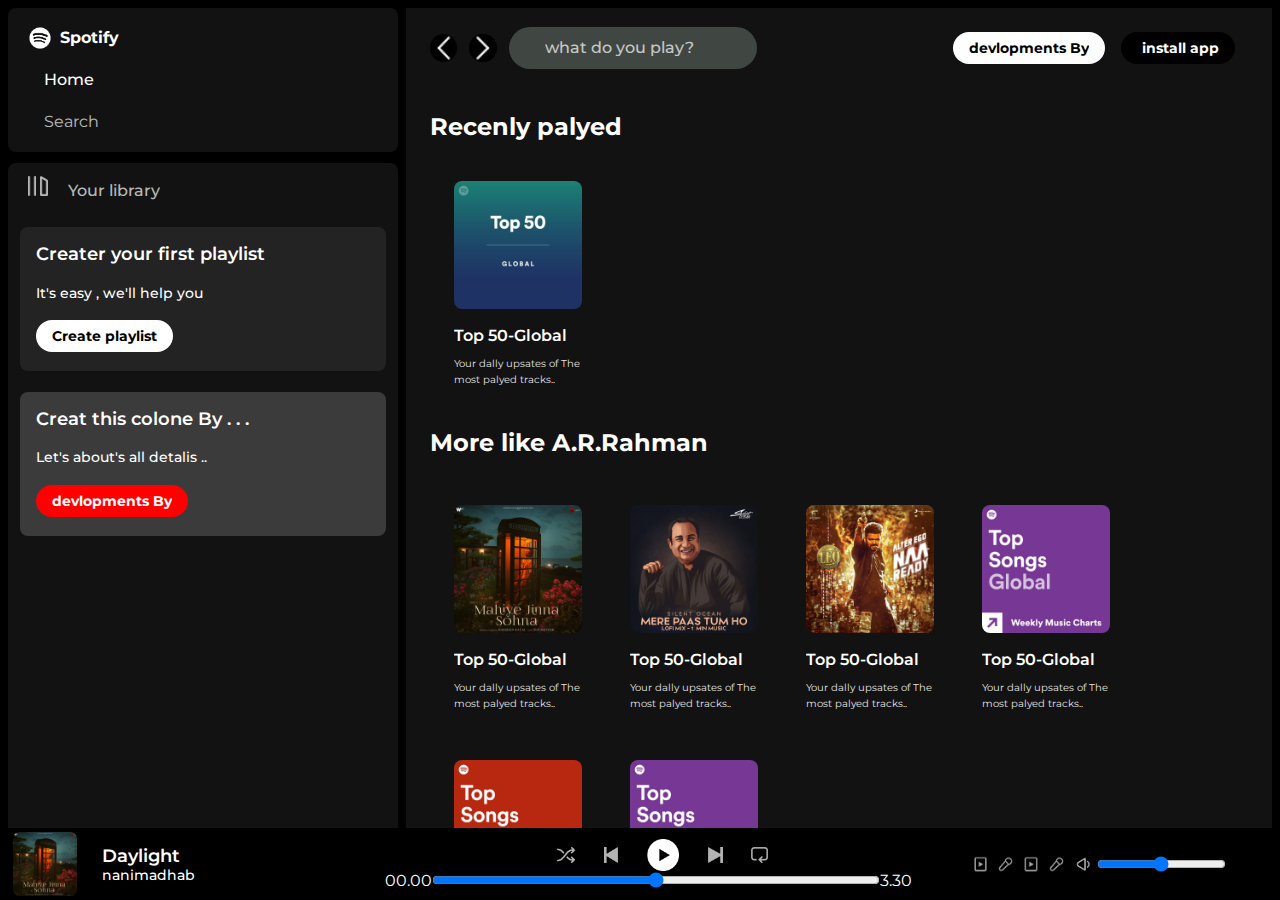
==== index.html @ 64f91b2b "spotify" ====
<!DOCTYPE html>
<html lang="en">
  <head>
    <meta charset="UTF-8" />
    <meta name="viewport" content="width=device-width, initial-scale=1.0" />
    <link rel="icon" href="./assets/logo.png" />
    <link rel="stylesheet" href="style.css" />
    <link
      rel="stylesheet"
      href="https://cdnjs.cloudflare.com/ajax/libs/font-awesome/6.6.0/css/all.min.css"
      integrity="sha512-Kc323vGBEqzTmouAECnVceyQqyqdsSiqLQISBL29aUW4U/M7pSPA/gEUZQqv1cwx4OnYxTxve5UMg5GT6L4JJg=="
      crossorigin="anonymous"
      referrerpolicy="no-referrer"
    />
    <title>Spotify - Web Player: Music for everyone</title>
    <link rel="preconnect" href="https://fonts.googleapis.com" />
    <link rel="preconnect" href="https://fonts.gstatic.com" crossorigin />
    <link
      href="https://fonts.googleapis.com/css2?family=Montserrat:ital,wght@0,100..900;1,100..900&family=Roboto:ital,wght@0,100;0,300;0,400;0,500;0,700;0,900;1,100;1,300;1,400;1,500;1,700;1,900&display=swap"
      rel="stylesheet"
    />
  </head>
  <body>
    <div class="main">
      <div class="sidebar">
        <div class="nav">
          <div class="logo-option">
            <img src="./assets/spotify-logo.png" alt="Spotify" />
            <a href=""> Spotify</a>
          </div>
          <div class="nav-option" style="opacity: 1">
            <i class="fa-solid fa-house"></i>
            <a href="#">Home</a>
          </div>
          <div class="nav-option">
            <i class="fa-solid fa-magnifying-glass"></i>
            <label for="search-link">Search</label>
          </div>
        </div>

        <div class="library">
          <div class="your-lib nav-option">
            <div class="lib-option">
              <img src="./assets/library_icon.png" alt="library" />
              <a href="playlist.html">Your library</a>
            </div>
            <div class="iconss">
              <i class="fa-solid fa-plus"></i>
            </div>
          </div>

          <div class="li-box">
            <div class="box">
              <p class="box-p1">Creater your first playlist</p>
              <p class="box-p2">It's easy , we'll help you</p>
              <button class="badge">
                <a href="playlist.html">Create playlist</a>
              </button>
            </div>
            <div class="box" id="animated">
              <p class="box-p1">Creat this colone By . . .</p>
              <p class="box-p2">Let's about's all detalis ..</p>
              <button id="anima" class="badge">
                <a href="develop.html">devlopments By</a>
              </button>
            </div>
          </div>
        </div>
        <!-- <div></div> -->
      </div>
      <div class="main-content">
        <div class="sticky-navbar">
          <div class="sticky-nav">
            <img src="./assets/backward_icon.png" alt="backward_icon" />
            <img
              src="./assets/forward_icon.png"
              alt="forward_icon"
              class="hide"
            />
            <div class="search-div">
              <i class="fa-solid fa-magnifying-glass"></i>
              <input
                type="search"
                placeholder="what do you play? "
                id="search-link"
              />
            </div>
          </div>

          <div class="sticky-nav-option">
            <button class="badge hide">
              <a href="develop.html">devlopments By</a>
            </button>
            <button class="badge dark-badge">
              <i class="fa-solid fa-circle-down"></i>install app
            </button>
            <a href="log.html"><i class="fa-solid fa-user"></i></a>
          </div>
        </div>
        <!-- <div class="cards"> -->
        <h2 class="margin">Recenly palyed</h2>

        <div class="card">
          <a href="clickPage.html">
            <img src="./assets/card1img.jpeg" alt="img"
          /></a>
          <p class="card-title">Top 50-Global</p>
          <p class="card-p1">Your dally upsates of The most palyed tracks..</p>
        </div>

        <h2 class="margin">More like A.R.Rahman</h2>
        <div class="cards-container">
          <div class="card">
            <a href="clickPage.html">
              <img src="./assets/card2img.jpeg" alt="img"
            /></a>
            <p class="card-title">Top 50-Global</p>
            <p class="card-p1">
              Your dally upsates of The most palyed tracks..
            </p>
          </div>

          <div class="card">
            <a href="clickPage.html"
              ><img src="./assets/card3img.jpeg" alt="img"
            /></a>
            <p class="card-title">Top 50-Global</p>
            <p class="card-p1">
              Your dally upsates of The most palyed tracks..
            </p>
          </div>

          <div class="card">
            <a href="clickPage.html">
              <img src="./assets/card4img.jpeg" alt="img"
            /></a>
            <p class="card-title">Top 50-Global</p>
            <p class="card-p1">
              Your dally upsates of The most palyed tracks..
            </p>
          </div>

          <div class="card">
            <a href="clickPage.html">
              <img src="./assets/card5img.jpeg" alt="img"
            /></a>
            <p class="card-title">Top 50-Global</p>
            <p class="card-p1">
              Your dally upsates of The most palyed tracks..
            </p>
          </div>

          <div class="card">
            <a href="clickPage.html"
              ><img src="./assets/card6img.jpeg" alt="img"
            /></a>
            <p class="card-title">Top 50-Global</p>
            <p class="card-p1">
              Your dally upsates of The most palyed tracks..
            </p>
          </div>

          <div class="card">
            <a href="clickPage.html"
              ><img src="./assets/card5img.jpeg" alt="img"
            /></a>
            <p class="card-title">Top 50-Global</p>
            <p class="card-p1">
              Your dally upsates of The most palyed tracks..
            </p>
          </div>
        </div>
        <h2 class="margin">Reatured Charts</h2>
        <div class="cards-container">
          <div class="card">
            <a href="clickPage.html">
              <img src="./assets/card2img.jpeg" alt="img"
            /></a>
            <p class="card-title">Top 50-Global</p>
            <p class="card-p1">
              Your dally upsates of The most palyed tracks..
            </p>
          </div>

          <div class="card">
            <a href="clickPage.html">
              <img src="./assets/card3img.jpeg" alt="img"
            /></a>
            <p class="card-title">Top 50-Global</p>
            <p class="card-p1">
              Your dally upsates of The most palyed tracks..
            </p>
          </div>

          <div class="card">
            <a href="clickPage.html">
              <img src="./assets/card4img.jpeg" alt="img"
            /></a>
            <p class="card-title">Top 50-Global</p>
            <p class="card-p1">
              Your dally upsates of The most palyed tracks..
            </p>
          </div>
          <div class="card">
            <a href="clickPage.html"
              ><img src="./assets/card4img.jpeg" alt="img"
            /></a>
            <p class="card-title">Top 50-Global</p>
            <p class="card-p1">
              Your dally upsates of The most palyed tracks..
            </p>
          </div>
          <div class="card">
            <a href="clickPage.html">
              <img src="./assets/card4img.jpeg" alt="img"
            /></a>
            <p class="card-title">Top 50-Global</p>
            <p class="card-p1">
              Your dally upsates of The most palyed tracks..
            </p>
          </div>
        </div>

        <h2 class="margin">Recommended for you</h2>
        <div class="cards-container">
          <div class="card">
            <a href="clickPage.html"
              ><img src="./assets/card2img.jpeg" alt="img"
            /></a>
            <p class="card-title">Top 50-Global</p>
            <p class="card-p1">
              Your dally upsates of The most palyed tracks..
            </p>
          </div>

          <div class="card">
            <a href="clickPage.html"
              ><img src="./assets/card3img.jpeg" alt="img"
            /></a>
            <p class="card-title">Top 50-Global</p>
            <p class="card-p1">
              Your dally upsates of The most palyed tracks..
            </p>
          </div>

          <div class="card">
            <a href="clickPage.html">
              <img src="./assets/card4img.jpeg" alt="img"
            /></a>
            <p class="card-title">Top 50-Global</p>
            <p class="card-p1">
              Your dally upsates of The most palyed tracks..
            </p>
          </div>

          <div class="card">
            <a href="clickPage.html"
              ><img src="./assets/card5img.jpeg" alt="img"
            /></a>
            <p class="card-title">Top 50-Global</p>
            <p class="card-p1">
              Your dally upsates of The most palyed tracks..
            </p>
          </div>

          <div class="card">
            <a href="clickPage.html"
              ><img src="./assets/card6img.jpeg" alt="img"
            /></a>
            <p class="card-title">Top 50-Global</p>
            <p class="card-p1">
              Your dally upsates of The most palyed tracks..
            </p>
          </div>

          <div class="card">
            <a href="clickPage.html"
              ><img src="./assets/card1img.jpeg" alt="img"
            /></a>
            <p class="card-title">Top 50-Global</p>
            <p class="card-p1">
              Your dally upsates of The most palyed tracks..
            </p>
          </div>
        </div>
        <h2 class="margin">More like Anirudh Ravichander</h2>
        <div class="cards-container">
          <div class="card">
            <a href="clickPage.html">
              <img src="./assets/card2img.jpeg" alt="img"
            /></a>
            <p class="card-title">Top 50-Global</p>
            <p class="card-p1">
              Your dally upsates of The most palyed tracks..
            </p>
          </div>

          <div class="card">
            <a href="clickPage.html">
              <img src="./assets/card3img.jpeg" alt="img"
            /></a>
            <p class="card-title">Top 50-Global</p>
            <p class="card-p1">
              Your dally upsates of The most palyed tracks..
            </p>
          </div>

          <div class="card">
            <a href="clickPage.html">
              <img src="./assets/card4img.jpeg" alt="img"
            /></a>
            <p class="card-title">Top 50-Global</p>
            <p class="card-p1">
              Your dally upsates of The most palyed tracks..
            </p>
          </div>
        </div>
        <div class="footer-bar">
          <div class="footbox">
            <h1>company</h1>
            <p>about</p>
            <p>jobs</p>
            <p>for the</p>
            <p>record</p>
          </div>
          <div class="footbox">
            <h1>communities</h1>
            <p>for artists</p>
            <p>developers</p>
            <p>asertising</p>
            <p>investors</p>
          </div>
          <div class="footbox">
            <h1>Useful Links</h1>
            <p>support</p>
            <p>free mobile</p>
            <p>app</p>
          </div>
          <div class="footbox">
            <h1>spotify plans</h1>
            <p>premium</p>
            <p>individual</p>
            <p>premium</p>
            <p>duo</p>
            <p>premium</p>
            <p>family</p>
            <p>premium</p>
            <p>student</p>
            <p>spotify free</p>
          </div>
          <div class="footbox">
            <div class="social_media">
              <ul>
                <a href="#"><i id="one" class="fa-brands fa-facebook"></i></a>
                <a href="#"><i id="two" class="fa-brands fa-twitter"></i></a>
                <a href="#"
                  ><i id="three" class="fa-brands fa-instagram"></i
                ></a>
                <a href="#"><i id="four" class="fa-brands fa-youtube"></i></a>
              </ul>
            </div>
          </div>
        </div>
        <div class="footer">
          <div class="line"></div>
        </div>
        <!-- </div> -->
      </div>
      <div class="music-player">
        <div class="album">
          <div class="img-con">
            <img src="./assets/card2img.jpeg" alt="" />

            <div class="para1">
              <p class="box-p1">Daylight</p>

              <p class="box-p2">nanimadhab</p>
            </div>
          </div>
          <div class="hurt-icon">
            <i class="fa-solid fa-heart"></i>
            <i class="fa-regular fa-image"></i>
          </div>
        </div>
        <div class="player">
          <div class="player-controls">
            <img src="./assets/player_icon1.png" class="player_icon" />
            <img src="./assets/player_icon2.png" class="player_icon" />
            <img
              src="./assets/player_icon3.png"
              class="player_icon"
              style="opacity: 1; height: 2rem"
            />
            <img src="./assets/player_icon4.png" class="player_icon" />
            <img src="./assets/player_icon5.png" class="player_icon" />
          </div>
          <div class="palyback-bar">
            <span class="curr-time">00.00</span>
            <input
              type="range"
              min="0"
              max="100"
              class="progress-bar"
              step="1"
            />
            <span class="tot-time">3.30</span>
          </div>
        </div>
        <div class="controls">
          <div class="sound-containers">
            <img src="./Homework Assets/controls_icon1.png" alt="" />
            <img src="./Homework Assets/controld_icon2.png" alt="" />
            <img src="./Homework Assets/controls_icon1.png" alt="" />
            <img src="./Homework Assets/controld_icon2.png" alt="" />
            <img src="./Homework Assets/controls_icon5.png" alt="" />
            <input
              type="range"
              min="0"
              max="100"
              step="1"
              class="sound-range"
            />
          </div>
        </div>
      </div>
    </div>
  </body>
</html>
---- style.css ----
* {
  margin: 0px;
  padding: 0px;
  box-sizing: border-box;
  font-family: "Montserrat", sans-serif;
  overflow: hidden;
  color: white;
}

body {
  background-color: black;
  color: white;
}
.main {
  display: flex;
  height: 100vh;
  padding: 0.5rem;
}

.sidebar {
  background-color: #000000;
  height: 100%;
  margin-right: 0.5rem;
  width: 390px;
}
.main-content {
  background-color: #121212;
  flex: 1;
  overflow: auto;
  padding: 0rem 1.5rem 0rem 1.5rem;
}
.music-player {
  background-color: black;
  display: flex;
  align-items: center;
  position: fixed;
  bottom: 0px;
  height: 72px;
  width: 100%;
}
a {
  text-decoration: none;
  color: #fff;
}
.nav {
  background-color: #121212;
  border-radius: 0.5rem;
  display: flex;
  flex-direction: column;
  justify-content: center;

  height: 9rem;
  width: 390px;
  padding: 0.5rem 0.75rem;
}
.logo-option {
  line-height: 2.5rem;
  display: flex;
}
.logo-option img {
  height: 2.5rem;

  font-size: 1rem;
}
.logo-option a {
  font-size: 1rem;
  font-weight: 700;
}

.nav-option {
  line-height: 2.5rem;
  padding-left: 0.5rem;
  opacity: 0.7;
}
.nav-option:hover {
  opacity: 1;
}
.nav-option a {
  font-size: 1rem;
  font-weight: 500;
  margin-left: 1rem;
  padding-bottom: 1px;
}
.nav-option i {
  font-size: 1.25rem;
  padding-top: 1rem;
}

.library {
  background-color: #121212;
  height: 100%;
  border-radius: 0.5rem;
  margin-top: 0.7rem;
  padding: 0.5rem 0.75rem;
}

.your-lib {
  display: flex;
  justify-content: space-between;
  align-items: center;
}
.your-lib img {
  width: 1.25rem;
  height: 1.25rem;
}
.box {
  height: 9rem;
  background-color: #232323;
  padding: 0.5rem 1rem;
  margin: 1rem 0 1.3rem 0;
  line-height: 2.4rem;
  border-radius: 0.5rem;
}
.box-p1 {
  font-size: 1.1rem;
  font-weight: 600;
}
.box-p2 {
  font-size: 0.9rem;
  font-weight: 500;
}
.badge a {
  color: black;
}
#animated {
  background-color: rgba(247, 240, 238, 0.187);

  animation: squse 1s ease-in 1s infinite alternate;
}

/* ani */

@keyframes squse {
  0% {
    transform: translateY(-10px);
  }
  25% {
    transform: translateY(8px);
  }
  50% {
    transform: translateY(-10px);
  }
  75% {
    transform: translateY(8px);
  }
}
/* ani */
#animated button {
  background-color: red;
}
#animated a {
  color: white;
}
/* last */

.badge {
  border: none;
  padding: 0.25rem 1rem;
  border-radius: 1rem;
  background-color: #ffffff;
  color: #000000;
  font-size: 0.9rem;
  font-weight: 700;
  margin-top: 0.5rem;
  height: 2rem;
  width: fit-content;
  display: flex;
  align-items: center;
}
.sticky-navbar {
  justify-content: space-between;
  align-items: center;
  position: sticky;
  display: flex;
  top: 0px;
  padding: 1rem 0 1rem 0;
  z-index: 5;
  background-color: #121212;
}
.sticky-nav-option {
  display: flex;
  justify-content: end;
  align-items: center;
  margin-left: 0.3rem;
}
.sticky-nav {
  display: flex;
  align-items: center;
  width: 40%;
}
.nav-option label {
  margin-left: 1rem;
}
.search-div {
  display: flex;
  align-items: center;
  background-color: #404742;
  height: 2.6rem;
  width: 80%;
  border-radius: 2rem;
}
.search-div input {
  background-color: transparent;
  border: none;
  outline: none;
}
.search-div input::placeholder {
  color: #fff;
  font-size: 1rem;
  font-weight: 500;
  opacity: 0.7;
}
.search-div i {
  padding: 0rem 1rem;
}
.sticky-nav-option button {
  margin: 0.5rem;
}
.sticky-navbar i {
  margin-right: 0.3rem;
  padding-top: 0.2rem;
}
.sticky-navbar img {
  margin-right: 0.75rem;
  background-color: #000000;
  border-radius: 50%;
  height: 1.8rem;
}
.dark-badge {
  color: white;
  background-color: #000000;
}
@media (max-width: 1000px) {
  .hide {
    display: none;
  }
}
.cards-container {
  display: flex;
  flex-wrap: wrap;
}
.margin {
  margin: 1.5rem 0rem;
}
.card {
  background-color: #121212;
  width: 160px;
  border-radius: 0.4rem;
  padding: 1rem;
  line-height: 1.5rem;
  margin: 0.5rem 0.5rem;
}
.card:hover {
  background-color: #232323;
}
.cards h2 {
  margin-bottom: 1rem;
}
.card img {
  width: 100%;
  border-radius: 0.5rem;
}
.card-title {
  font-weight: 600;
  font-size: 0.99rem;
  margin-top: 0.5rem;
  margin-bottom: 0.5rem;
}
.card-p1 {
  font-size: 0.65rem;
  opacity: 0.9;
  line-height: 1rem;
}
/* footer-bar */
.footer-bar {
  height: 50vh;
  width: 100%;
  display: flex;
  margin-top: 1.5rem;
  text-transform: capitalize;
}
.footer {
  height: 300px;
  display: flex;
  justify-content: center;
  align-items: center;
}
.footbox {
  height: 100%;
  width: 20%;

  display: flex;
  flex-direction: column;
  justify-content: start;
  line-height: 1.9rem;
}
.footbox h1 {
  font-size: 1.2rem;
}
.footbox p {
  font-size: 1rem;
  opacity: 0.7;
}
.social_media {
  width: 100%;
  align-items: center;
  display: flex;
}
#one:hover {
  color: rgb(85, 85, 239);
}
#two:hover {
  color: rgb(16, 84, 201);
}
#three:hover {
  color: rgb(198, 42, 123);
}
#four:hover {
  color: rgb(239, 13, 13);
}
.social_media i {
  font-size: 1.8rem;
  padding-right: 1.2rem;
  color: #404742;
}
/* .music-player */
.line {
  height: 54%;
  width: 90%;
  border-top: 1px solid white;
  opacity: 0.4;
}
.music-player {
  display: flex;

  justify-content: space-between;
  align-items: center;
}
.album {
  width: 25%;
  background-color: black;
  display: flex;
  align-items: center;
  justify-content: space-between;
}
.img-con {
  display: flex;
  align-items: center;
}
.para1 {
  font-size: 1rem;
  margin-left: 1rem;
  padding: 0.3rem;
}

.img-con img {
  height: 4rem;
  border-radius: 0.4rem;
  margin: 0.3rem;
}

.hurt-icon {
  width: 30%;
  display: flex;
  align-items: center;
  justify-content: start;
}
.hurt-icon i {
  margin-left: 1.5rem;
}

.player {
  width: 50%;
}
.controls {
  width: 25%;
  background-color: black;
  display: flex;
}
.sound-containers {
  height: 2rem;
  width: 80%;
  margin: 0.1rem;
  display: flex;
  align-items: center;
  justify-content: space-between;
}
.sound-containers img {
  height: 2rem;
}

.player_icon {
  height: 1rem;
  margin-left: 1.8rem;
  opacity: 0.7;
}
.player_icon:hover {
  opacity: 1;
}
.player-controls {
  display: flex;
  justify-content: center;
  align-items: center;
}
.palyback-bar {
  display: flex;
  justify-content: center;
  align-items: center;
  width: 100%;
}

.progress-bar {
  width: 70%;
  cursor: pointer;
}
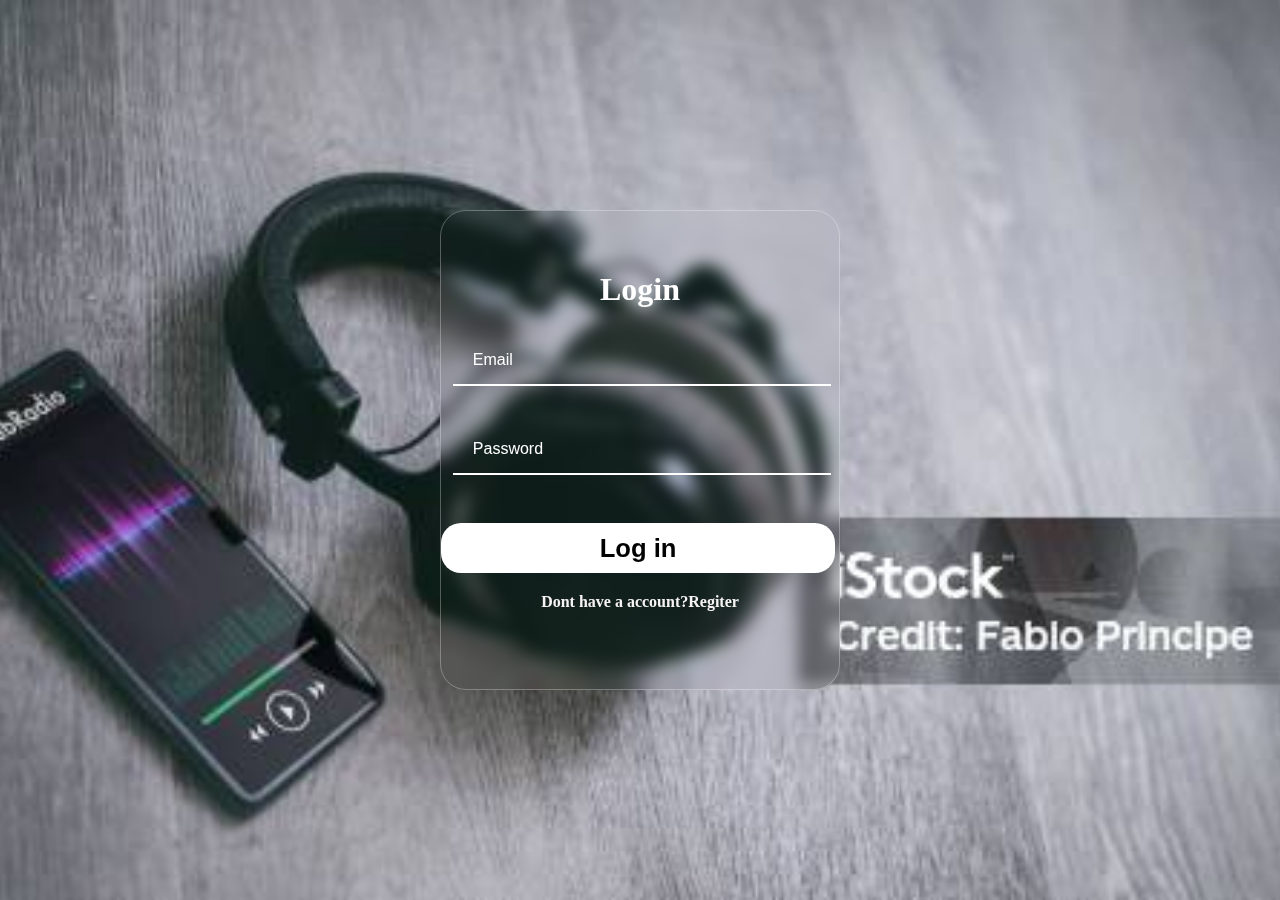
==== commit 16a2604b: "add responsive web" ====
--- a/index.html
+++ b/index.html
@@ -3,425 +3,25 @@
   <head>
     <meta charset="UTF-8" />
     <meta name="viewport" content="width=device-width, initial-scale=1.0" />
-    <link rel="icon" href="./assets/logo.png" />
+    <link rel="icon" href="/assets/logo.png" />
+    <title>Spotify - Web Player: Music for everyone</title>
     <link rel="stylesheet" href="style.css" />
-    <link
-      rel="stylesheet"
-      href="https://cdnjs.cloudflare.com/ajax/libs/font-awesome/6.6.0/css/all.min.css"
-      integrity="sha512-Kc323vGBEqzTmouAECnVceyQqyqdsSiqLQISBL29aUW4U/M7pSPA/gEUZQqv1cwx4OnYxTxve5UMg5GT6L4JJg=="
-      crossorigin="anonymous"
-      referrerpolicy="no-referrer"
-    />
-    <title>Spotify - Web Player: Music for everyone</title>
-    <link rel="preconnect" href="https://fonts.googleapis.com" />
-    <link rel="preconnect" href="https://fonts.gstatic.com" crossorigin />
-    <link
-      href="https://fonts.googleapis.com/css2?family=Montserrat:ital,wght@0,100..900;1,100..900&family=Roboto:ital,wght@0,100;0,300;0,400;0,500;0,700;0,900;1,100;1,300;1,400;1,500;1,700;1,900&display=swap"
-      rel="stylesheet"
-    />
+    <link rel="shortcut icon" href="image/favicon.ico" type="image/x-icon" />
   </head>
   <body>
-    <div class="main">
-      <div class="sidebar">
-        <div class="nav">
-          <div class="logo-option">
-            <img src="./assets/spotify-logo.png" alt="Spotify" />
-            <a href=""> Spotify</a>
-          </div>
-          <div class="nav-option" style="opacity: 1">
-            <i class="fa-solid fa-house"></i>
-            <a href="#">Home</a>
-          </div>
-          <div class="nav-option">
-            <i class="fa-solid fa-magnifying-glass"></i>
-            <label for="search-link">Search</label>
-          </div>
-        </div>
-
-        <div class="library">
-          <div class="your-lib nav-option">
-            <div class="lib-option">
-              <img src="./assets/library_icon.png" alt="library" />
-              <a href="playlist.html">Your library</a>
-            </div>
-            <div class="iconss">
-              <i class="fa-solid fa-plus"></i>
-            </div>
-          </div>
-
-          <div class="li-box">
-            <div class="box">
-              <p class="box-p1">Creater your first playlist</p>
-              <p class="box-p2">It's easy , we'll help you</p>
-              <button class="badge">
-                <a href="playlist.html">Create playlist</a>
-              </button>
-            </div>
-            <div class="box" id="animated">
-              <p class="box-p1">Creat this colone By . . .</p>
-              <p class="box-p2">Let's about's all detalis ..</p>
-              <button id="anima" class="badge">
-                <a href="develop.html">devlopments By</a>
-              </button>
-            </div>
-          </div>
-        </div>
-        <!-- <div></div> -->
-      </div>
-      <div class="main-content">
-        <div class="sticky-navbar">
-          <div class="sticky-nav">
-            <img src="./assets/backward_icon.png" alt="backward_icon" />
-            <img
-              src="./assets/forward_icon.png"
-              alt="forward_icon"
-              class="hide"
-            />
-            <div class="search-div">
-              <i class="fa-solid fa-magnifying-glass"></i>
-              <input
-                type="search"
-                placeholder="what do you play? "
-                id="search-link"
-              />
-            </div>
-          </div>
-
-          <div class="sticky-nav-option">
-            <button class="badge hide">
-              <a href="develop.html">devlopments By</a>
-            </button>
-            <button class="badge dark-badge">
-              <i class="fa-solid fa-circle-down"></i>install app
-            </button>
-            <a href="log.html"><i class="fa-solid fa-user"></i></a>
-          </div>
-        </div>
-        <!-- <div class="cards"> -->
-        <h2 class="margin">Recenly palyed</h2>
-
-        <div class="card">
-          <a href="clickPage.html">
-            <img src="./assets/card1img.jpeg" alt="img"
-          /></a>
-          <p class="card-title">Top 50-Global</p>
-          <p class="card-p1">Your dally upsates of The most palyed tracks..</p>
-        </div>
-
-        <h2 class="margin">More like A.R.Rahman</h2>
-        <div class="cards-container">
-          <div class="card">
-            <a href="clickPage.html">
-              <img src="./assets/card2img.jpeg" alt="img"
-            /></a>
-            <p class="card-title">Top 50-Global</p>
-            <p class="card-p1">
-              Your dally upsates of The most palyed tracks..
-            </p>
-          </div>
-
-          <div class="card">
-            <a href="clickPage.html"
-              ><img src="./assets/card3img.jpeg" alt="img"
-            /></a>
-            <p class="card-title">Top 50-Global</p>
-            <p class="card-p1">
-              Your dally upsates of The most palyed tracks..
-            </p>
-          </div>
-
-          <div class="card">
-            <a href="clickPage.html">
-              <img src="./assets/card4img.jpeg" alt="img"
-            /></a>
-            <p class="card-title">Top 50-Global</p>
-            <p class="card-p1">
-              Your dally upsates of The most palyed tracks..
-            </p>
-          </div>
-
-          <div class="card">
-            <a href="clickPage.html">
-              <img src="./assets/card5img.jpeg" alt="img"
-            /></a>
-            <p class="card-title">Top 50-Global</p>
-            <p class="card-p1">
-              Your dally upsates of The most palyed tracks..
-            </p>
-          </div>
-
-          <div class="card">
-            <a href="clickPage.html"
-              ><img src="./assets/card6img.jpeg" alt="img"
-            /></a>
-            <p class="card-title">Top 50-Global</p>
-            <p class="card-p1">
-              Your dally upsates of The most palyed tracks..
-            </p>
-          </div>
-
-          <div class="card">
-            <a href="clickPage.html"
-              ><img src="./assets/card5img.jpeg" alt="img"
-            /></a>
-            <p class="card-title">Top 50-Global</p>
-            <p class="card-p1">
-              Your dally upsates of The most palyed tracks..
-            </p>
-          </div>
-        </div>
-        <h2 class="margin">Reatured Charts</h2>
-        <div class="cards-container">
-          <div class="card">
-            <a href="clickPage.html">
-              <img src="./assets/card2img.jpeg" alt="img"
-            /></a>
-            <p class="card-title">Top 50-Global</p>
-            <p class="card-p1">
-              Your dally upsates of The most palyed tracks..
-            </p>
-          </div>
-
-          <div class="card">
-            <a href="clickPage.html">
-              <img src="./assets/card3img.jpeg" alt="img"
-            /></a>
-            <p class="card-title">Top 50-Global</p>
-            <p class="card-p1">
-              Your dally upsates of The most palyed tracks..
-            </p>
-          </div>
-
-          <div class="card">
-            <a href="clickPage.html">
-              <img src="./assets/card4img.jpeg" alt="img"
-            /></a>
-            <p class="card-title">Top 50-Global</p>
-            <p class="card-p1">
-              Your dally upsates of The most palyed tracks..
-            </p>
-          </div>
-          <div class="card">
-            <a href="clickPage.html"
-              ><img src="./assets/card4img.jpeg" alt="img"
-            /></a>
-            <p class="card-title">Top 50-Global</p>
-            <p class="card-p1">
-              Your dally upsates of The most palyed tracks..
-            </p>
-          </div>
-          <div class="card">
-            <a href="clickPage.html">
-              <img src="./assets/card4img.jpeg" alt="img"
-            /></a>
-            <p class="card-title">Top 50-Global</p>
-            <p class="card-p1">
-              Your dally upsates of The most palyed tracks..
-            </p>
-          </div>
-        </div>
-
-        <h2 class="margin">Recommended for you</h2>
-        <div class="cards-container">
-          <div class="card">
-            <a href="clickPage.html"
-              ><img src="./assets/card2img.jpeg" alt="img"
-            /></a>
-            <p class="card-title">Top 50-Global</p>
-            <p class="card-p1">
-              Your dally upsates of The most palyed tracks..
-            </p>
-          </div>
-
-          <div class="card">
-            <a href="clickPage.html"
-              ><img src="./assets/card3img.jpeg" alt="img"
-            /></a>
-            <p class="card-title">Top 50-Global</p>
-            <p class="card-p1">
-              Your dally upsates of The most palyed tracks..
-            </p>
-          </div>
-
-          <div class="card">
-            <a href="clickPage.html">
-              <img src="./assets/card4img.jpeg" alt="img"
-            /></a>
-            <p class="card-title">Top 50-Global</p>
-            <p class="card-p1">
-              Your dally upsates of The most palyed tracks..
-            </p>
-          </div>
-
-          <div class="card">
-            <a href="clickPage.html"
-              ><img src="./assets/card5img.jpeg" alt="img"
-            /></a>
-            <p class="card-title">Top 50-Global</p>
-            <p class="card-p1">
-              Your dally upsates of The most palyed tracks..
-            </p>
-          </div>
-
-          <div class="card">
-            <a href="clickPage.html"
-              ><img src="./assets/card6img.jpeg" alt="img"
-            /></a>
-            <p class="card-title">Top 50-Global</p>
-            <p class="card-p1">
-              Your dally upsates of The most palyed tracks..
-            </p>
-          </div>
-
-          <div class="card">
-            <a href="clickPage.html"
-              ><img src="./assets/card1img.jpeg" alt="img"
-            /></a>
-            <p class="card-title">Top 50-Global</p>
-            <p class="card-p1">
-              Your dally upsates of The most palyed tracks..
-            </p>
-          </div>
-        </div>
-        <h2 class="margin">More like Anirudh Ravichander</h2>
-        <div class="cards-container">
-          <div class="card">
-            <a href="clickPage.html">
-              <img src="./assets/card2img.jpeg" alt="img"
-            /></a>
-            <p class="card-title">Top 50-Global</p>
-            <p class="card-p1">
-              Your dally upsates of The most palyed tracks..
-            </p>
-          </div>
-
-          <div class="card">
-            <a href="clickPage.html">
-              <img src="./assets/card3img.jpeg" alt="img"
-            /></a>
-            <p class="card-title">Top 50-Global</p>
-            <p class="card-p1">
-              Your dally upsates of The most palyed tracks..
-            </p>
-          </div>
-
-          <div class="card">
-            <a href="clickPage.html">
-              <img src="./assets/card4img.jpeg" alt="img"
-            /></a>
-            <p class="card-title">Top 50-Global</p>
-            <p class="card-p1">
-              Your dally upsates of The most palyed tracks..
-            </p>
-          </div>
-        </div>
-        <div class="footer-bar">
-          <div class="footbox">
-            <h1>company</h1>
-            <p>about</p>
-            <p>jobs</p>
-            <p>for the</p>
-            <p>record</p>
-          </div>
-          <div class="footbox">
-            <h1>communities</h1>
-            <p>for artists</p>
-            <p>developers</p>
-            <p>asertising</p>
-            <p>investors</p>
-          </div>
-          <div class="footbox">
-            <h1>Useful Links</h1>
-            <p>support</p>
-            <p>free mobile</p>
-            <p>app</p>
-          </div>
-          <div class="footbox">
-            <h1>spotify plans</h1>
-            <p>premium</p>
-            <p>individual</p>
-            <p>premium</p>
-            <p>duo</p>
-            <p>premium</p>
-            <p>family</p>
-            <p>premium</p>
-            <p>student</p>
-            <p>spotify free</p>
-          </div>
-          <div class="footbox">
-            <div class="social_media">
-              <ul>
-                <a href="#"><i id="one" class="fa-brands fa-facebook"></i></a>
-                <a href="#"><i id="two" class="fa-brands fa-twitter"></i></a>
-                <a href="#"
-                  ><i id="three" class="fa-brands fa-instagram"></i
-                ></a>
-                <a href="#"><i id="four" class="fa-brands fa-youtube"></i></a>
-              </ul>
-            </div>
-          </div>
-        </div>
-        <div class="footer">
-          <div class="line"></div>
-        </div>
-        <!-- </div> -->
-      </div>
-      <div class="music-player">
-        <div class="album">
-          <div class="img-con">
-            <img src="./assets/card2img.jpeg" alt="" />
-
-            <div class="para1">
-              <p class="box-p1">Daylight</p>
-
-              <p class="box-p2">nanimadhab</p>
-            </div>
-          </div>
-          <div class="hurt-icon">
-            <i class="fa-solid fa-heart"></i>
-            <i class="fa-regular fa-image"></i>
-          </div>
-        </div>
-        <div class="player">
-          <div class="player-controls">
-            <img src="./assets/player_icon1.png" class="player_icon" />
-            <img src="./assets/player_icon2.png" class="player_icon" />
-            <img
-              src="./assets/player_icon3.png"
-              class="player_icon"
-              style="opacity: 1; height: 2rem"
-            />
-            <img src="./assets/player_icon4.png" class="player_icon" />
-            <img src="./assets/player_icon5.png" class="player_icon" />
-          </div>
-          <div class="palyback-bar">
-            <span class="curr-time">00.00</span>
-            <input
-              type="range"
-              min="0"
-              max="100"
-              class="progress-bar"
-              step="1"
-            />
-            <span class="tot-time">3.30</span>
-          </div>
-        </div>
-        <div class="controls">
-          <div class="sound-containers">
-            <img src="./Homework Assets/controls_icon1.png" alt="" />
-            <img src="./Homework Assets/controld_icon2.png" alt="" />
-            <img src="./Homework Assets/controls_icon1.png" alt="" />
-            <img src="./Homework Assets/controld_icon2.png" alt="" />
-            <img src="./Homework Assets/controls_icon5.png" alt="" />
-            <input
-              type="range"
-              min="0"
-              max="100"
-              step="1"
-              class="sound-range"
-            />
-          </div>
-        </div>
+    <div class="contener">
+      <div class="login">
+        <form>
+          <h1>Login</h1>
+          <label for="email"></label>
+          <input type="email" placeholder="Email" id="email" />
+          <label for="password"></label>
+          <input type="password" placeholder="Password" id="password" />
+          <button class="button">
+            <a href="home.html">Log in</a>
+          </button>
+          <p><a href="#"> Dont have a account?Regiter</a></p>
+        </form>
       </div>
     </div>
   </body>
--- a/style.css
+++ b/style.css
@@ -1,415 +1,118 @@
 * {
+  padding: 0px;
   margin: 0px;
-  padding: 0px;
   box-sizing: border-box;
-  font-family: "Montserrat", sans-serif;
-  overflow: hidden;
+  color: white;
+}
+html,
+body {
+  height: 100%;
+  width: 100%;
+}
+
+.contener {
+  height: 100vh;
+  width: auto;
+  background-color: aqua;
+  background-image: url("/assets/istockphoto-1476715640-612x612.jpg");
+  background-position: center;
+  background-size: cover;
+  background-repeat: no-repeat;
+  display: flex;
+  justify-content: center;
+  align-items: center;
+  box-shadow: 0 0 10px rgb(0, 0, 0, 0.2);
+}
+
+.login {
+  height: 30rem;
+  width: 25rem;
+
+  border-radius: 26px;
+  background: transparent;
+  backdrop-filter: blur(8px);
+  border: 1px solid rgba(255, 255, 255, 0.29);
+}
+
+form {
+  /* height:580px;
+     width:550px; */
+  height: 50vh;
+  width: 100%;
+  /* border:2px solid black; */
+  border-radius: 27px;
+}
+h1 {
+  text-align: center;
+  margin: 15% 0% 7% 0%;
   color: white;
 }
 
-body {
-  background-color: black;
+#email {
+  height: 50px;
+  width: 95%;
+  /* border-radius: 20px; */
+  padding: 0% 5%;
+  margin: 0% 5% 10% 3%;
+  font-size: 0.9rem;
+  outline: none;
+  background: transparent;
+  color: rgb(21, 2, 2);
+  border: transparent;
+  border-bottom: 2px solid white;
+}
+#email::placeholder {
   color: white;
+  background: transparent;
+  font-size: 1rem;
 }
-.main {
-  display: flex;
-  height: 100vh;
-  padding: 0.5rem;
+#password::placeholder {
+  color: white;
+  background: transparent;
+  font-size: 1rem;
 }
 
-.sidebar {
-  background-color: #000000;
-  height: 100%;
-  margin-right: 0.5rem;
-  width: 390px;
+#password {
+  height: 50px;
+  width: 95%;
+  /* border-radius: 20px; */
+  padding: 0% 5%;
+  margin: 0% 5% 12% 3%;
+  font-size: 0.9rem;
+  outline: none;
+  background: transparent;
+  color: black;
+  border: transparent;
+  border-bottom: 2px solid white;
 }
-.main-content {
-  background-color: #121212;
-  flex: 1;
-  overflow: auto;
-  padding: 0rem 1.5rem 0rem 1.5rem;
+.Forgot {
+  display: flex;
+  justify-content: end;
+  margin-bottom: 7%;
 }
-.music-player {
-  background-color: black;
+.button {
+  height: 50px;
+  width: 99%;
+  border-radius: 20px;
+  margin-bottom: 5%;
+
+  font-size: 1.6em;
+  background-color: white;
+  color: black;
+  font-weight: 700;
+  border: none;
+}
+.button a {
+  color: black;
+}
+p {
   display: flex;
-  align-items: center;
-  position: fixed;
-  bottom: 0px;
-  height: 72px;
-  width: 100%;
+  justify-content: center;
+  color: white;
+  margin-bottom: 8%;
 }
 a {
   text-decoration: none;
-  color: #fff;
-}
-.nav {
-  background-color: #121212;
-  border-radius: 0.5rem;
-  display: flex;
-  flex-direction: column;
-  justify-content: center;
-
-  height: 9rem;
-  width: 390px;
-  padding: 0.5rem 0.75rem;
-}
-.logo-option {
-  line-height: 2.5rem;
-  display: flex;
-}
-.logo-option img {
-  height: 2.5rem;
-
-  font-size: 1rem;
-}
-.logo-option a {
-  font-size: 1rem;
+  color: rgb(246, 243, 243);
   font-weight: 700;
 }
-
-.nav-option {
-  line-height: 2.5rem;
-  padding-left: 0.5rem;
-  opacity: 0.7;
-}
-.nav-option:hover {
-  opacity: 1;
-}
-.nav-option a {
-  font-size: 1rem;
-  font-weight: 500;
-  margin-left: 1rem;
-  padding-bottom: 1px;
-}
-.nav-option i {
-  font-size: 1.25rem;
-  padding-top: 1rem;
-}
-
-.library {
-  background-color: #121212;
-  height: 100%;
-  border-radius: 0.5rem;
-  margin-top: 0.7rem;
-  padding: 0.5rem 0.75rem;
-}
-
-.your-lib {
-  display: flex;
-  justify-content: space-between;
-  align-items: center;
-}
-.your-lib img {
-  width: 1.25rem;
-  height: 1.25rem;
-}
-.box {
-  height: 9rem;
-  background-color: #232323;
-  padding: 0.5rem 1rem;
-  margin: 1rem 0 1.3rem 0;
-  line-height: 2.4rem;
-  border-radius: 0.5rem;
-}
-.box-p1 {
-  font-size: 1.1rem;
-  font-weight: 600;
-}
-.box-p2 {
-  font-size: 0.9rem;
-  font-weight: 500;
-}
-.badge a {
-  color: black;
-}
-#animated {
-  background-color: rgba(247, 240, 238, 0.187);
-
-  animation: squse 1s ease-in 1s infinite alternate;
-}
-
-/* ani */
-
-@keyframes squse {
-  0% {
-    transform: translateY(-10px);
-  }
-  25% {
-    transform: translateY(8px);
-  }
-  50% {
-    transform: translateY(-10px);
-  }
-  75% {
-    transform: translateY(8px);
-  }
-}
-/* ani */
-#animated button {
-  background-color: red;
-}
-#animated a {
-  color: white;
-}
-/* last */
-
-.badge {
-  border: none;
-  padding: 0.25rem 1rem;
-  border-radius: 1rem;
-  background-color: #ffffff;
-  color: #000000;
-  font-size: 0.9rem;
-  font-weight: 700;
-  margin-top: 0.5rem;
-  height: 2rem;
-  width: fit-content;
-  display: flex;
-  align-items: center;
-}
-.sticky-navbar {
-  justify-content: space-between;
-  align-items: center;
-  position: sticky;
-  display: flex;
-  top: 0px;
-  padding: 1rem 0 1rem 0;
-  z-index: 5;
-  background-color: #121212;
-}
-.sticky-nav-option {
-  display: flex;
-  justify-content: end;
-  align-items: center;
-  margin-left: 0.3rem;
-}
-.sticky-nav {
-  display: flex;
-  align-items: center;
-  width: 40%;
-}
-.nav-option label {
-  margin-left: 1rem;
-}
-.search-div {
-  display: flex;
-  align-items: center;
-  background-color: #404742;
-  height: 2.6rem;
-  width: 80%;
-  border-radius: 2rem;
-}
-.search-div input {
-  background-color: transparent;
-  border: none;
-  outline: none;
-}
-.search-div input::placeholder {
-  color: #fff;
-  font-size: 1rem;
-  font-weight: 500;
-  opacity: 0.7;
-}
-.search-div i {
-  padding: 0rem 1rem;
-}
-.sticky-nav-option button {
-  margin: 0.5rem;
-}
-.sticky-navbar i {
-  margin-right: 0.3rem;
-  padding-top: 0.2rem;
-}
-.sticky-navbar img {
-  margin-right: 0.75rem;
-  background-color: #000000;
-  border-radius: 50%;
-  height: 1.8rem;
-}
-.dark-badge {
-  color: white;
-  background-color: #000000;
-}
-@media (max-width: 1000px) {
-  .hide {
-    display: none;
-  }
-}
-.cards-container {
-  display: flex;
-  flex-wrap: wrap;
-}
-.margin {
-  margin: 1.5rem 0rem;
-}
-.card {
-  background-color: #121212;
-  width: 160px;
-  border-radius: 0.4rem;
-  padding: 1rem;
-  line-height: 1.5rem;
-  margin: 0.5rem 0.5rem;
-}
-.card:hover {
-  background-color: #232323;
-}
-.cards h2 {
-  margin-bottom: 1rem;
-}
-.card img {
-  width: 100%;
-  border-radius: 0.5rem;
-}
-.card-title {
-  font-weight: 600;
-  font-size: 0.99rem;
-  margin-top: 0.5rem;
-  margin-bottom: 0.5rem;
-}
-.card-p1 {
-  font-size: 0.65rem;
-  opacity: 0.9;
-  line-height: 1rem;
-}
-/* footer-bar */
-.footer-bar {
-  height: 50vh;
-  width: 100%;
-  display: flex;
-  margin-top: 1.5rem;
-  text-transform: capitalize;
-}
-.footer {
-  height: 300px;
-  display: flex;
-  justify-content: center;
-  align-items: center;
-}
-.footbox {
-  height: 100%;
-  width: 20%;
-
-  display: flex;
-  flex-direction: column;
-  justify-content: start;
-  line-height: 1.9rem;
-}
-.footbox h1 {
-  font-size: 1.2rem;
-}
-.footbox p {
-  font-size: 1rem;
-  opacity: 0.7;
-}
-.social_media {
-  width: 100%;
-  align-items: center;
-  display: flex;
-}
-#one:hover {
-  color: rgb(85, 85, 239);
-}
-#two:hover {
-  color: rgb(16, 84, 201);
-}
-#three:hover {
-  color: rgb(198, 42, 123);
-}
-#four:hover {
-  color: rgb(239, 13, 13);
-}
-.social_media i {
-  font-size: 1.8rem;
-  padding-right: 1.2rem;
-  color: #404742;
-}
-/* .music-player */
-.line {
-  height: 54%;
-  width: 90%;
-  border-top: 1px solid white;
-  opacity: 0.4;
-}
-.music-player {
-  display: flex;
-
-  justify-content: space-between;
-  align-items: center;
-}
-.album {
-  width: 25%;
-  background-color: black;
-  display: flex;
-  align-items: center;
-  justify-content: space-between;
-}
-.img-con {
-  display: flex;
-  align-items: center;
-}
-.para1 {
-  font-size: 1rem;
-  margin-left: 1rem;
-  padding: 0.3rem;
-}
-
-.img-con img {
-  height: 4rem;
-  border-radius: 0.4rem;
-  margin: 0.3rem;
-}
-
-.hurt-icon {
-  width: 30%;
-  display: flex;
-  align-items: center;
-  justify-content: start;
-}
-.hurt-icon i {
-  margin-left: 1.5rem;
-}
-
-.player {
-  width: 50%;
-}
-.controls {
-  width: 25%;
-  background-color: black;
-  display: flex;
-}
-.sound-containers {
-  height: 2rem;
-  width: 80%;
-  margin: 0.1rem;
-  display: flex;
-  align-items: center;
-  justify-content: space-between;
-}
-.sound-containers img {
-  height: 2rem;
-}
-
-.player_icon {
-  height: 1rem;
-  margin-left: 1.8rem;
-  opacity: 0.7;
-}
-.player_icon:hover {
-  opacity: 1;
-}
-.player-controls {
-  display: flex;
-  justify-content: center;
-  align-items: center;
-}
-.palyback-bar {
-  display: flex;
-  justify-content: center;
-  align-items: center;
-  width: 100%;
-}
-
-.progress-bar {
-  width: 70%;
-  cursor: pointer;
-}
